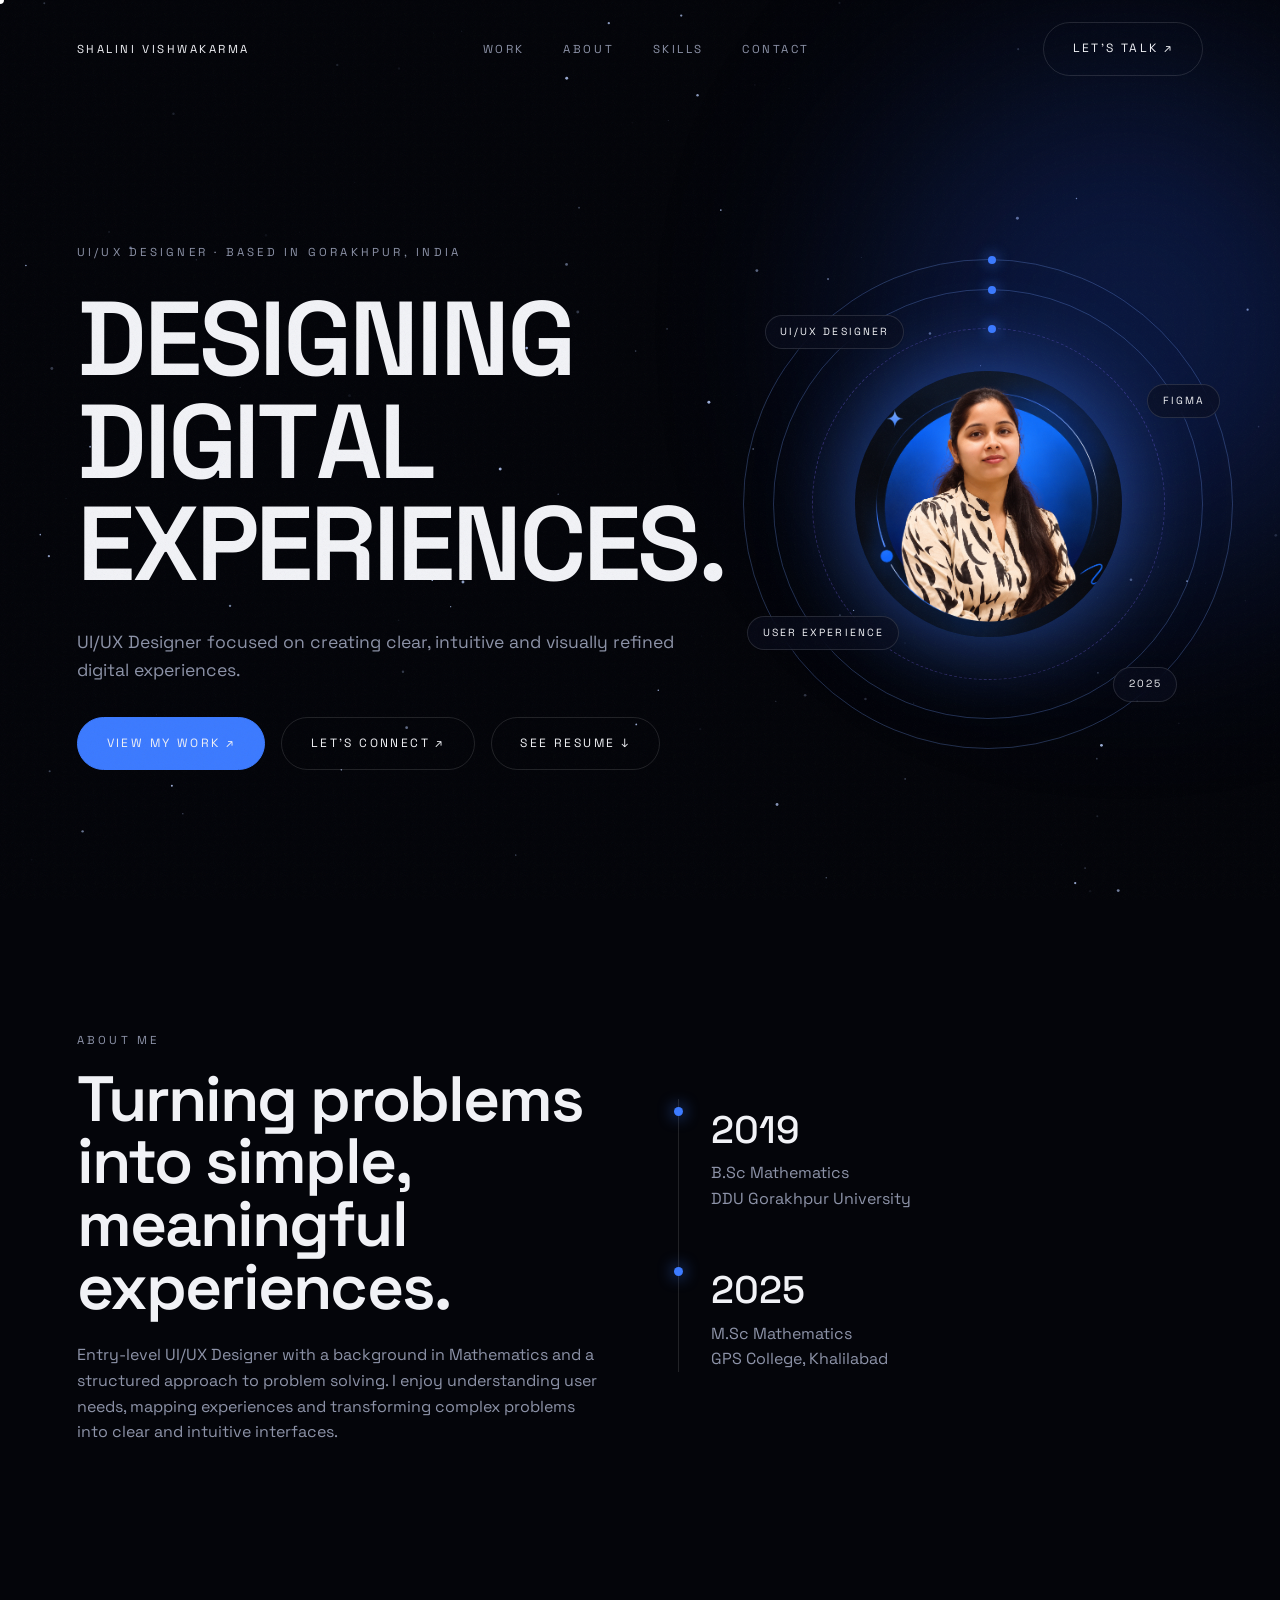
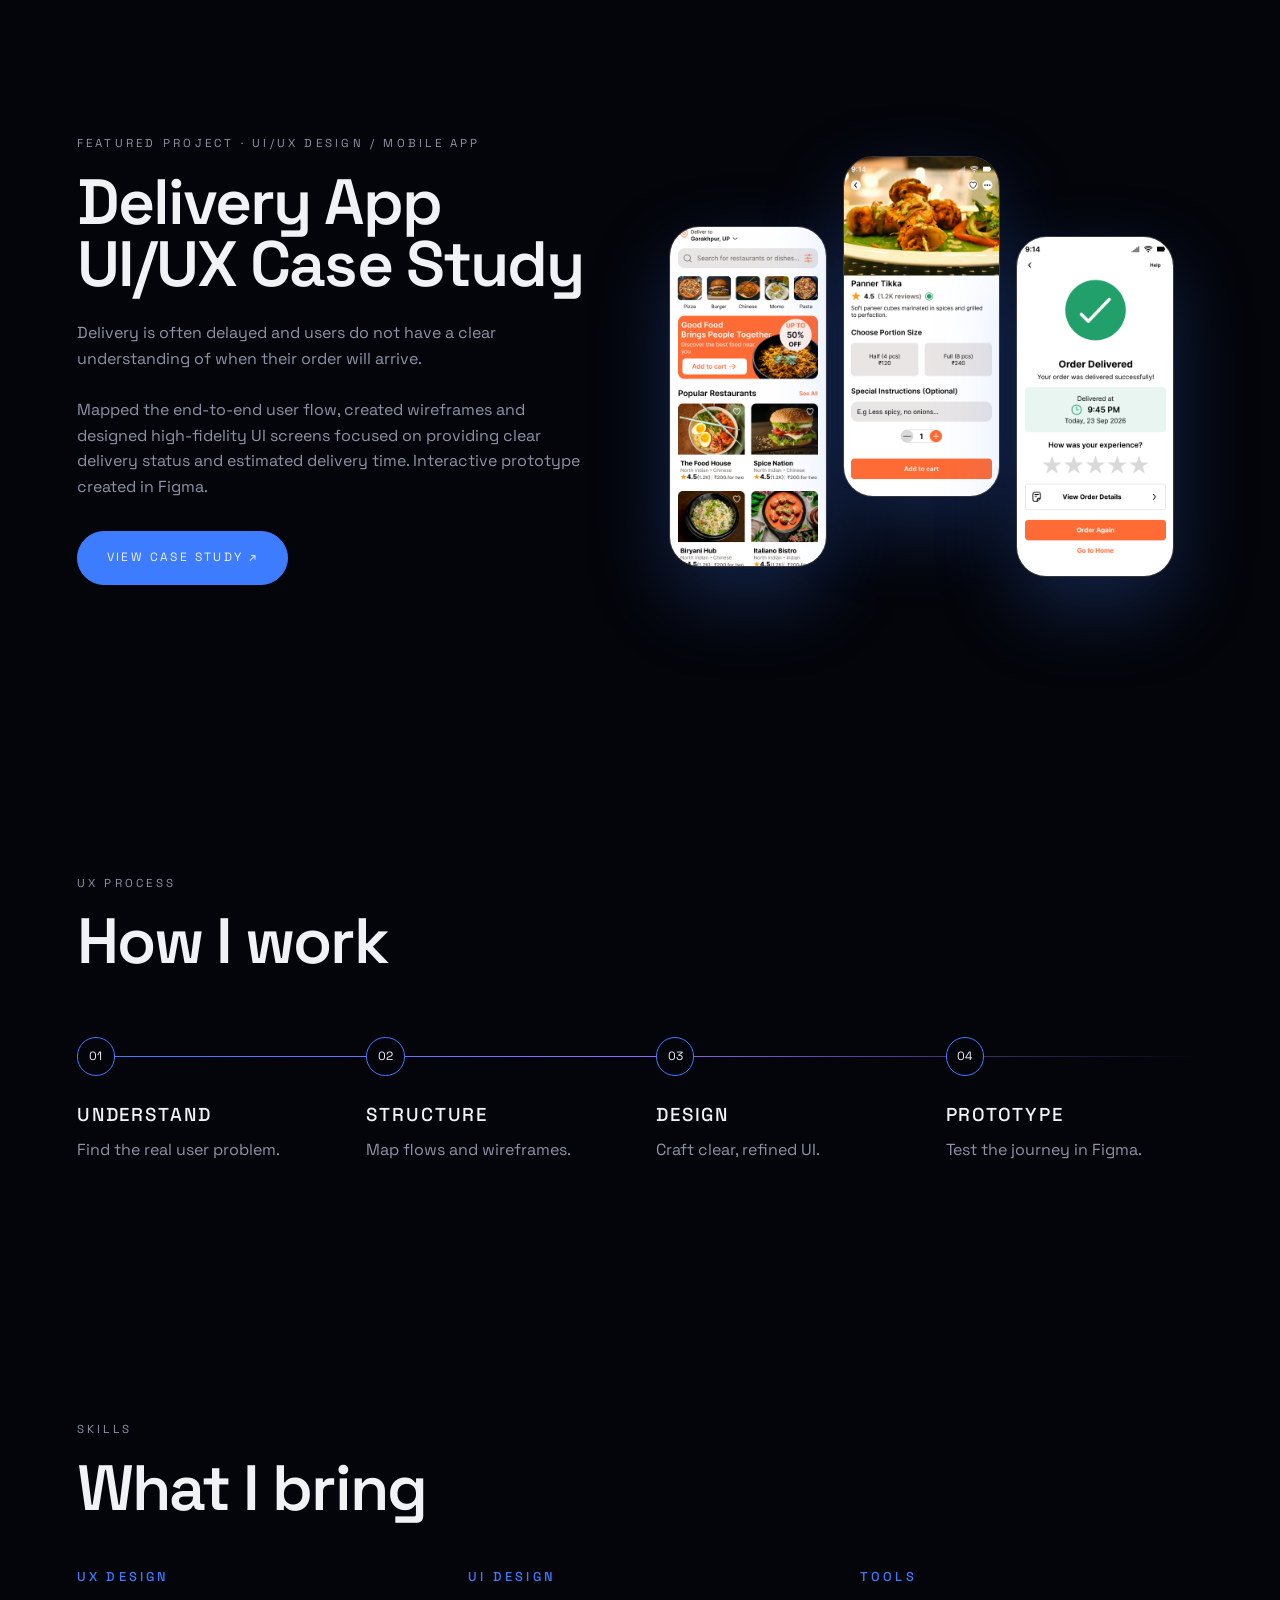
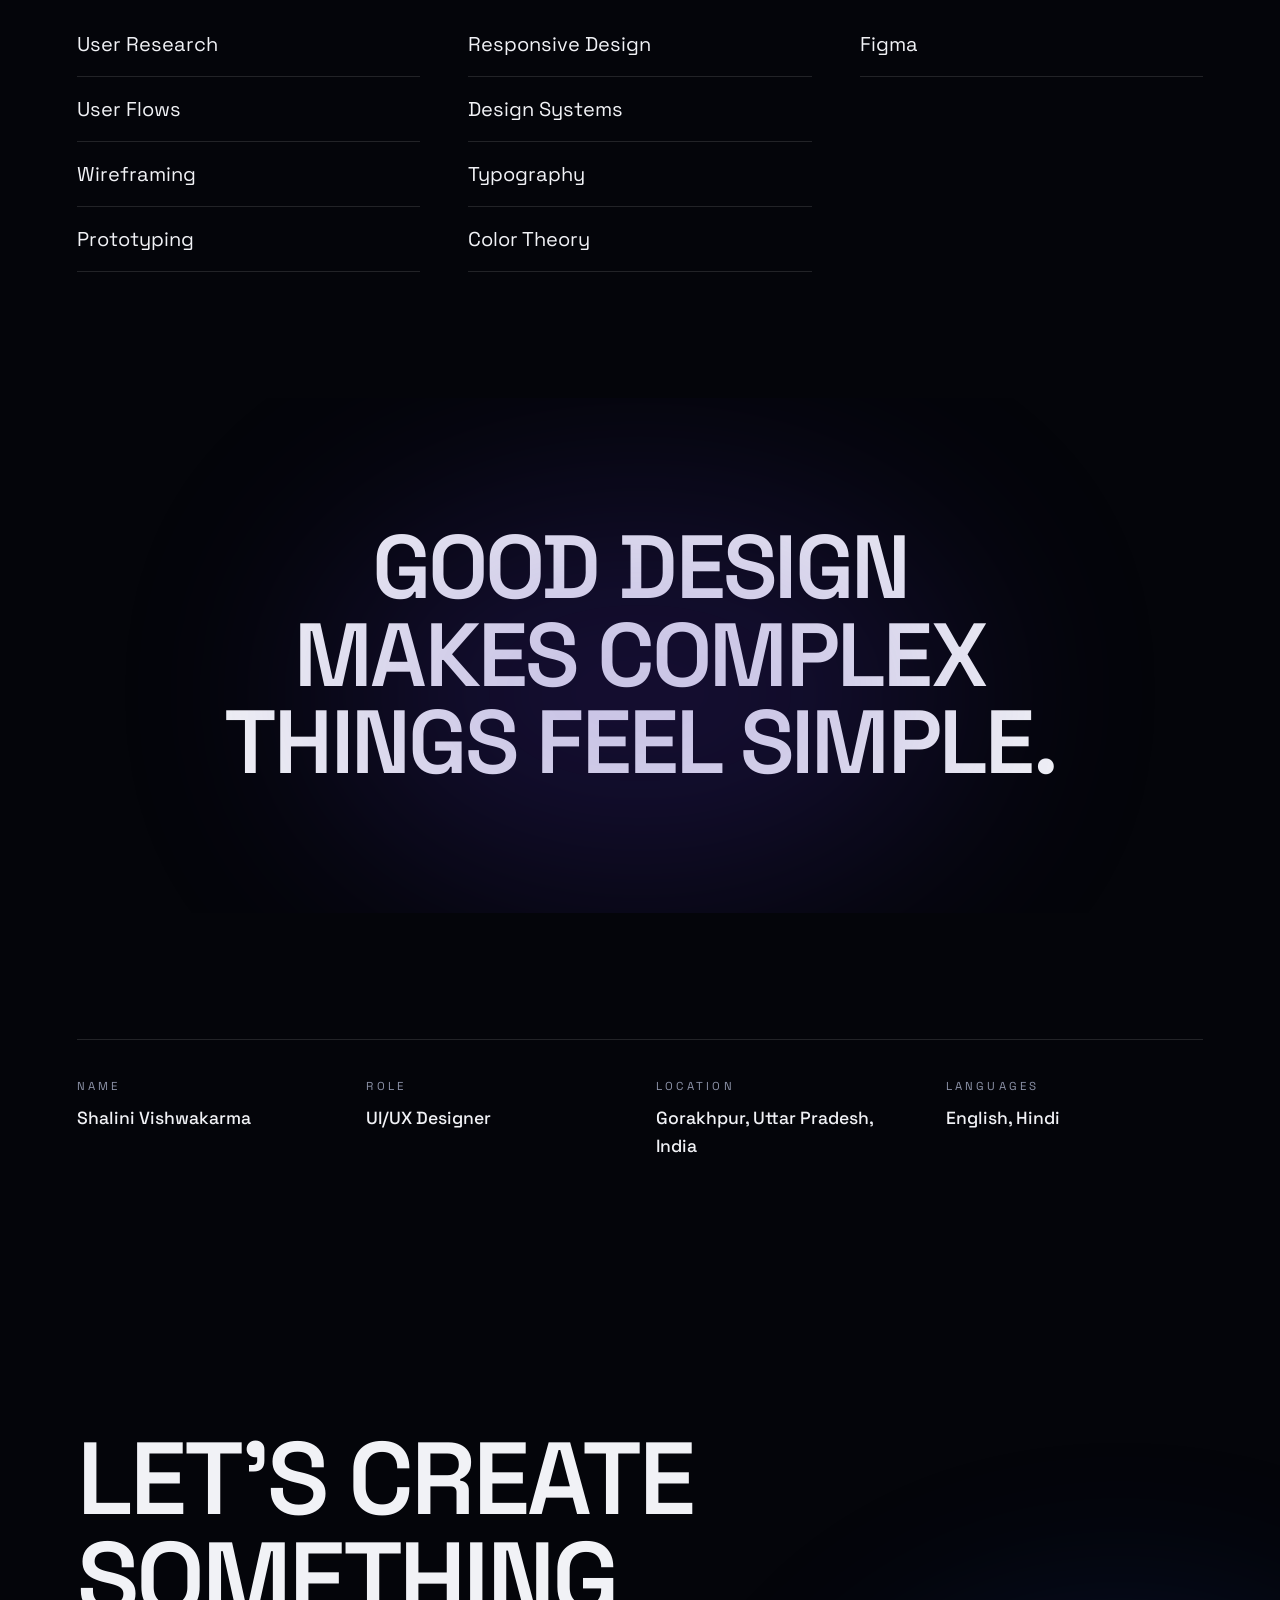
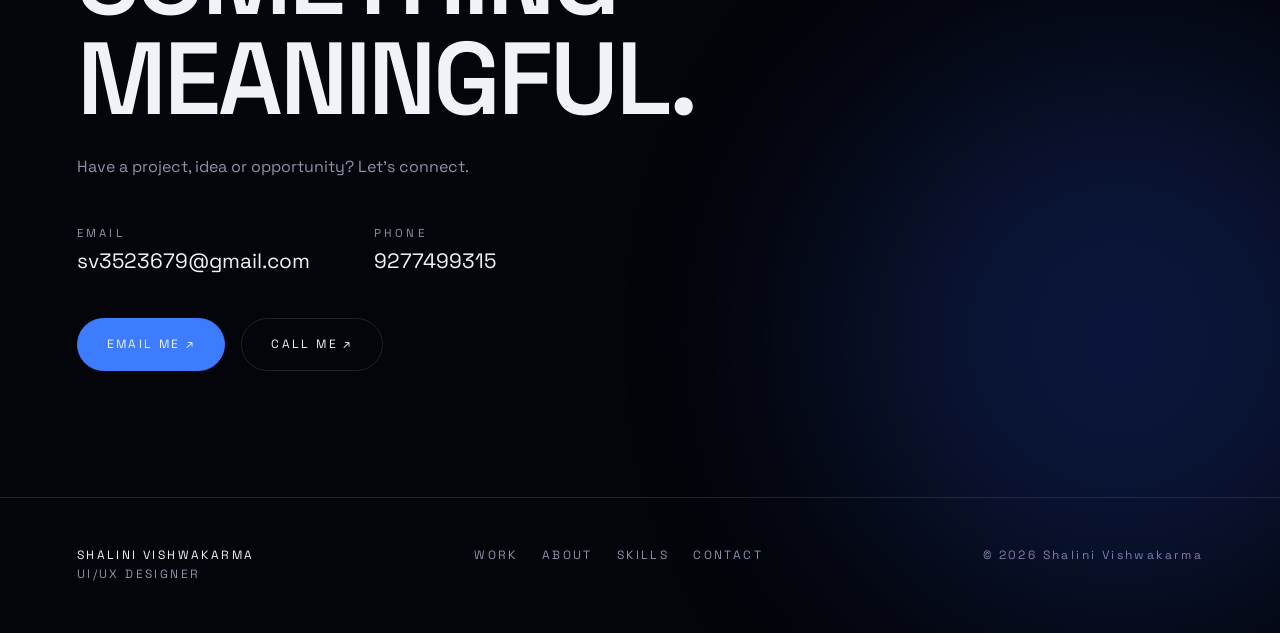
==== index.html @ d62492fc "Initial portfolio" ====
<!doctype html><html lang="en"><head><title>Shalini Vishwakarma — UI/UX Designer</title><meta name="description" content="Portfolio of Shalini Vishwakarma, UI/UX Designer based in Gorakhpur, India."><meta charset="utf-8"><meta name="viewport" content="width=device-width,initial-scale=1"><link rel="preconnect" href="https://fonts.googleapis.com"><link href="https://fonts.googleapis.com/css2?family=Space+Grotesk:wght@400;500;600&display=swap" rel="stylesheet"><link rel="stylesheet" href="css/style.css"><link rel="icon" href="data:image/svg+xml,<svg xmlns=%27http://www.w3.org/2000/svg%27 viewBox=%270 0 100 100%27><text y=%2778%27 font-size=%2780%27>✦</text></svg>"></head><body>
<canvas id="stars"></canvas><div class="cur"></div>
<nav><a href="index.html">SHALINI VISHWAKARMA</a><div class="links"><a href="index.html#work">Work</a><a href="index.html#about">About</a><a href="index.html#skills">Skills</a><a href="index.html#contact">Contact</a></div><a class="btn" href="index.html#contact">Let's talk ↗</a><button class="burger" aria-label="Menu">☰</button></nav>
<main>
<header class="hero"><div class="glow" style="width:40vw;height:40vw;background:#1c3fa8;opacity:.35;right:-8vw;top:8vh"></div><div class="wrap">
<div><small>UI/UX Designer · Based in Gorakhpur, India</small>
<h1 data-split style="margin-top:1.5rem">DESIGNING<br>DIGITAL<br>EXPERIENCES.</h1>
<p>UI/UX Designer focused on creating clear, intuitive and visually refined digital experiences.</p>
<div class="cta"><a class="btn p" href="#work">View my work ↗</a><a class="btn" href="#contact">Let's connect ↗</a><a class="btn" href="assets/Shalini_Vishwakarma_Resume.pdf" download="Shalini_Vishwakarma_Resume.pdf">See resume ↓</a></div></div>
<div class="orb"><div class="ring"></div><div class="ring"></div><div class="ring"></div>
<div class="core"><img src="assets/shalini.jpg" onerror="this.onerror=null;this.src='assets/Shalini.png'" alt="Portrait of Shalini Vishwakarma"></div>
<span class="tag t1">UI/UX DESIGNER</span><span class="tag t2">FIGMA</span><span class="tag t3">USER EXPERIENCE</span><span class="tag t4">2025</span></div>
</div></header>

<section id="about"><div class="wrap two"><div class="r"><small>About me</small><h2>Turning problems into simple, meaningful experiences.</h2>
<p>Entry-level UI/UX Designer with a background in Mathematics and a structured approach to problem solving. I enjoy understanding user needs, mapping experiences and transforming complex problems into clear and intuitive interfaces.</p></div>
<div class="tl r" style="align-self:center"><div><b>2019</b><p>B.Sc Mathematics<br>DDU Gorakhpur University</p></div><div><b>2025</b><p>M.Sc Mathematics<br>GPS College, Khalilabad</p></div></div></div></section>

<section id="work"><div class="wrap proj">
<div class="r"><small>Featured project · UI/UX Design / Mobile App</small><h2>Delivery App UI/UX Case Study</h2>
<p>Delivery is often delayed and users do not have a clear understanding of when their order will arrive.</p><br>
<p>Mapped the end-to-end user flow, created wireframes and designed high-fidelity UI screens focused on providing clear delivery status and estimated delivery time. Interactive prototype created in Figma.</p>
<div class="cta"><a class="btn p" href="https://www.figma.com/design/6ze8sVoKY38IO8DkfJtmhi/UI-UX-CASE-STUDY?node-id=0-1&t=e9W09Ie9BuBtOknb-1" target="_blank" rel="noopener" data-view>View case study ↗</a></div></div>
<div class="stage r" aria-label="Sample delivery app screens (replace with Figma screens)">
<img class="ph-img" src="assets/screen-1.png" alt="Delivery app screen 1">
<img class="ph-img" src="assets/screen-2.png" alt="Delivery app screen 2">
<img class="ph-img" src="assets/screen-3.png" alt="Delivery app screen 3"></div></div></section>

<section><div class="wrap"><small>UX process</small><h2>How I work</h2>
<div class="steps"><div><span>01</span><h3>UNDERSTAND</h3><p>Find the real user problem.</p></div><div><span>02</span><h3>STRUCTURE</h3><p>Map flows and wireframes.</p></div><div><span>03</span><h3>DESIGN</h3><p>Craft clear, refined UI.</p></div><div><span>04</span><h3>PROTOTYPE</h3><p>Test the journey in Figma.</p></div></div></div></section>

<section id="skills"><div class="wrap"><small>Skills</small><h2>What I bring</h2><div class="sk">
<div class="r"><h3>UX DESIGN</h3><ul><li>User Research<small>Understanding who the users are and what they need.</small></li><li>User Flows<small>Mapping how people move through a product.</small></li><li>Wireframing<small>Structuring screens before visual design.</small></li><li>Prototyping<small>Making the journey interactive.</small></li></ul></div>
<div class="r"><h3>UI DESIGN</h3><ul><li>Responsive Design<small>Interfaces that adapt to every screen.</small></li><li>Design Systems<small>Consistent, reusable components.</small></li><li>Typography<small>Hierarchy and readability.</small></li><li>Color Theory<small>Colour with purpose and contrast.</small></li></ul></div>
<div class="r"><h3>TOOLS</h3><ul><li>Figma<small>Design, prototyping and handoff.</small></li></ul></div></div></div></section>

<section class="phil"><div class="glow" style="width:50vw;height:30vw;background:#4a2fb0;opacity:.25;left:25vw;top:20%"></div><h2><span class="ln">GOOD DESIGN</span><span class="ln">MAKES COMPLEX</span><span class="ln">THINGS FEEL SIMPLE.</span></h2></section>

<section><div class="wrap r"><div class="det"><div><small>Name</small><b>Shalini Vishwakarma</b></div><div><small>Role</small><b>UI/UX Designer</b></div><div><small>Location</small><b>Gorakhpur, Uttar Pradesh, India</b></div><div><small>Languages</small><b>English, Hindi</b></div></div></div></section>

<section id="contact" class="contact"><div class="glow" style="width:45vw;height:45vw;background:#1c3fa8;opacity:.3;right:-10vw;bottom:-10vw"></div><div class="wrap r"><h2>LET'S CREATE<br>SOMETHING<br>MEANINGFUL.</h2><p>Have a project, idea or opportunity? Let's connect.</p>
<div class="info"><div><small>Email</small><a href="mailto:sv3523679@gmail.com">sv3523679@gmail.com</a></div><div><small>Phone</small><a href="tel:+919277499315">9277499315</a></div></div>
<div class="cta"><a class="btn p" href="mailto:sv3523679@gmail.com">Email me ↗</a><a class="btn" href="tel:+919277499315">Call me ↗</a></div></div></section>
</main>
<footer><div>SHALINI VISHWAKARMA<br><span style="color:var(--m)">UI/UX DESIGNER</span></div><div class="links"><a href="#work">WORK</a><a href="#about">ABOUT</a><a href="#skills">SKILLS</a><a href="#contact">CONTACT</a></div><div style="color:var(--m)">© 2026 Shalini Vishwakarma</div></footer>
<script src="js/main.js"></script></body></html>
---- css/style.css ----
:root{--bg:#04050a;--b:#3d7bff;--v:#8b6bff;--t:#f1f2f6;--m:#8d93a8;--l:rgba(255,255,255,.12)}
*{margin:0;padding:0;box-sizing:border-box}
html{scroll-behavior:smooth}
body{background:var(--bg);color:var(--t);font-family:'Space Grotesk',system-ui,sans-serif;line-height:1.6;overflow-x:hidden;cursor:none}
body::after{content:"";position:fixed;inset:0;pointer-events:none;opacity:.05;z-index:90;background-image:url("data:image/svg+xml,%3Csvg xmlns='http://www.w3.org/2000/svg' width='120' height='120'%3E%3Cfilter id='n'%3E%3CfeTurbulence baseFrequency='.9'/%3E%3C/filter%3E%3Crect width='120' height='120' filter='url(%23n)'/%3E%3C/svg%3E")}
a{color:inherit;text-decoration:none}
#stars{position:fixed;inset:0;z-index:-1}
.glow{position:absolute;border-radius:50%;filter:blur(110px);pointer-events:none}
.wrap{max-width:1280px;margin:auto;padding:0 6vw}
section{position:relative;padding:14vh 0}
small,.lbl{font-size:.72rem;letter-spacing:.28em;text-transform:uppercase;color:var(--m)}
h1,h2{font-weight:600;line-height:.98;letter-spacing:-.03em}
h2{font-size:clamp(2rem,5vw,4.2rem);margin:1rem 0 1.5rem;max-width:16ch}
p{color:var(--m);max-width:56ch}
nav{position:fixed;top:0;left:0;right:0;z-index:50;display:flex;justify-content:space-between;align-items:center;padding:1.4rem 6vw;transition:.4s}
nav.s{background:rgba(4,5,10,.55);backdrop-filter:blur(14px);padding:.9rem 6vw;border-bottom:1px solid var(--l)}
nav a{font-size:.72rem;letter-spacing:.22em;text-transform:uppercase}
.links{display:flex;gap:2.4rem}.links a{color:var(--m);transition:.3s}.links a:hover{color:#fff}
.burger{display:none;background:none;border:0;color:#fff;font-size:1.5rem;cursor:pointer}
.btn{display:inline-block;padding:1rem 1.8rem;border:1px solid var(--l);border-radius:99px;font-size:.75rem;letter-spacing:.2em;text-transform:uppercase;transition:background .3s,border-color .3s,box-shadow .3s}
.btn:hover{border-color:var(--b);background:rgba(61,123,255,.14);box-shadow:0 0 30px rgba(61,123,255,.35)}
.btn.p{background:var(--b);border-color:var(--b)}
.hero{min-height:100vh;display:flex;align-items:center;padding-top:12vh}
.hero .wrap{display:grid;grid-template-columns:1.25fr 1fr;gap:3rem;align-items:center}
h1{font-size:clamp(2.8rem,8.2vw,8rem)}
h1 .w{display:inline-block;white-space:nowrap}
h1 .c{display:inline-block;opacity:0;filter:blur(14px);transform:translateY(40px);animation:in .9s cubic-bezier(.2,.7,.2,1) forwards;animation-delay:calc(var(--i)*45ms + .2s)}
@keyframes in{to{opacity:1;filter:blur(0);transform:none}}
.hero p{margin:2rem 0 1rem;font-size:1.1rem}
.cta{display:flex;flex-wrap:wrap;gap:1rem;margin-top:2rem}
.orb{position:relative;aspect-ratio:1;width:min(100%,520px);margin:auto;transition:transform .4s}
.ring{position:absolute;border:1px solid rgba(120,160,255,.28);border-radius:50%;inset:0;animation:spin 40s linear infinite}
.ring:nth-child(2){inset:9%;border-color:rgba(139,107,255,.3);animation-duration:60s;animation-direction:reverse;border-style:dashed}
.ring:nth-child(3){inset:-7%;animation-duration:90s}
.ring::after{content:"";position:absolute;top:-4px;left:50%;width:8px;height:8px;border-radius:50%;background:var(--b);box-shadow:0 0 14px var(--b)}
@keyframes spin{to{transform:rotate(360deg)}}
.orb .core{position:absolute;inset:19%;border-radius:50%;overflow:hidden;box-shadow:0 0 90px rgba(61,123,255,.6),inset 0 0 40px rgba(61,123,255,.4)}
.orb .core img{width:100%;height:100%;object-fit:cover;display:block}
.tag{position:absolute;font-size:.65rem;letter-spacing:.2em;padding:.5rem .9rem;border:1px solid var(--l);border-radius:99px;background:rgba(10,14,30,.6);backdrop-filter:blur(8px);animation:fl 6s ease-in-out infinite}
.t1{top:6%;left:-2%}.t2{top:22%;right:-4%;animation-delay:-2s}.t3{bottom:16%;left:-6%;animation-delay:-4s}.t4{bottom:4%;right:6%;animation-delay:-1s}
@keyframes fl{50%{transform:translateY(-10px)}}
.r{opacity:0;transform:translateY(30px);transition:1s cubic-bezier(.2,.7,.2,1)}.r.on{opacity:1;transform:none}
.two{display:grid;grid-template-columns:1fr 1fr;gap:6vw}
.tl{border-left:1px solid var(--l);padding-left:2rem;display:grid;gap:3rem}
.tl div{position:relative}.tl div::before{content:"";position:absolute;left:calc(-2rem - 5px);top:.5rem;width:9px;height:9px;border-radius:50%;background:var(--b);box-shadow:0 0 16px var(--b)}
.tl b{font-size:2.4rem;font-weight:500;display:block}
.proj{display:grid;grid-template-columns:1fr 1.1fr;gap:4vw;align-items:center}
.stage{position:relative;height:520px;display:flex;justify-content:center;align-items:center;gap:1rem}
.ph{width:200px;height:410px;border-radius:30px;border:1px solid rgba(255,255,255,.2);background:linear-gradient(160deg,#0d1430,#070a18);padding:1rem;box-shadow:0 30px 80px rgba(61,123,255,.25);animation:fl 7s ease-in-out infinite}
.ph:nth-child(1){margin-top:80px}.ph:nth-child(2){margin-top:-60px;animation-delay:-3s}.ph:nth-child(3){margin-top:100px;animation-delay:-5s}
.proj:hover .ph{border-color:var(--b)}
.ph i{display:block;height:8px;width:40%;margin:0 auto 1.2rem;border-radius:9px;background:rgba(255,255,255,.15)}
.map{height:150px;border-radius:16px;background:radial-gradient(circle at 60% 40%,rgba(61,123,255,.5),transparent 60%),repeating-linear-gradient(45deg,rgba(255,255,255,.05) 0 1px,transparent 1px 14px)}
.eta{margin:1rem 0 .6rem;font-size:1.3rem;font-weight:600}.eta span{display:block;font-size:.6rem;letter-spacing:.2em;color:var(--m);font-weight:400}
.st{display:flex;align-items:center;gap:.6rem;font-size:.65rem;color:var(--m);margin:.5rem 0}.st::before{content:"";width:8px;height:8px;border-radius:50%;background:#2b3358}.st.d{color:#fff}.st.d::before{background:var(--b);box-shadow:0 0 10px var(--b)}
.steps{display:grid;grid-template-columns:repeat(4,1fr);gap:2rem;position:relative;margin-top:4rem}
.steps::before{content:"";position:absolute;top:1.2rem;left:0;height:1px;width:100%;background:linear-gradient(90deg,var(--b),var(--v),transparent);transform:scaleX(0);transform-origin:left;transition:2s .3s}
.steps.on::before{transform:scaleX(1)}
.steps span{display:grid;place-items:center;width:2.4rem;height:2.4rem;border-radius:50%;background:var(--bg);border:1px solid var(--b);position:relative;font-size:.75rem}
.steps h3{margin:1.5rem 0 .5rem;font-weight:500;letter-spacing:.1em}
.sk{display:grid;grid-template-columns:repeat(3,1fr);gap:3rem;margin-top:3rem}
.sk h3{font-size:.8rem;letter-spacing:.25em;color:var(--b);font-weight:500;margin-bottom:1.5rem}
.sk li{list-style:none;padding:1rem 0;border-bottom:1px solid var(--l);font-size:1.25rem;transition:.4s}
.sk li small{display:block;max-height:0;overflow:hidden;opacity:0;transition:.4s;text-transform:none;letter-spacing:.02em;font-size:.85rem}
.sk li:hover{transform:translateX(12px);color:#fff;text-shadow:0 0 22px var(--b)}.sk li:hover small{max-height:3rem;opacity:1;margin-top:.3rem}
.phil{text-align:center;overflow:hidden}
.phil h2{font-size:clamp(2.2rem,7vw,6.5rem);max-width:none;margin:0}
.phil .ln{display:block;opacity:.15;transition:opacity 1s,transform 1s;transform:translateY(20px)}.phil .ln.on{opacity:1;transform:none}
.det{display:grid;grid-template-columns:repeat(4,1fr);gap:2rem;border-top:1px solid var(--l);padding-top:2rem}
.det b{display:block;font-weight:500;font-size:1.1rem;margin-top:.4rem}
.contact h2{font-size:clamp(2.6rem,8vw,7.5rem);max-width:none}
.contact .info{display:flex;gap:4rem;flex-wrap:wrap;margin:2.5rem 0}.contact .info a{font-size:1.3rem;display:block}
footer{border-top:1px solid var(--l);padding:3rem 6vw;display:flex;justify-content:space-between;flex-wrap:wrap;gap:1.5rem;font-size:.75rem;letter-spacing:.2em}
footer .links{gap:1.5rem}
.cs h2{max-width:20ch}.ph-box{border:1px dashed rgba(120,160,255,.4);border-radius:18px;min-height:240px;display:grid;place-items:center;color:var(--m);font-size:.85rem;text-align:center;padding:2rem;background:rgba(61,123,255,.04);margin-top:2rem}
.cur{position:fixed;top:0;left:0;z-index:100;width:8px;height:8px;margin:-4px 0 0 -4px;border-radius:50%;background:#fff;pointer-events:none;display:grid;place-items:center;font-size:.6rem;letter-spacing:.1em;transition:width .3s,height .3s,margin .3s,background .3s}
.cur.h{width:46px;height:46px;margin:-23px 0 0 -23px;background:transparent;border:1px solid #fff}
.cur.v{width:78px;height:78px;margin:-39px 0 0 -39px;background:var(--b);border:0;color:#fff}
@media(hover:none),(max-width:900px){body{cursor:auto}.cur{display:none}}
@media(max-width:1199px){.sk{grid-template-columns:1fr 1fr}}
@media(max-width:900px){
.hero .wrap,.two,.proj{grid-template-columns:1fr}.hero{padding-top:16vh}.orb{width:80%;margin-top:2rem}
.ring:nth-child(3){display:none}.stage{height:420px}.ph{width:130px;height:280px;padding:.6rem}.map{height:90px}
.links{position:fixed;inset:0;background:rgba(4,5,10,.96);flex-direction:column;justify-content:center;align-items:center;transform:translateX(100%);transition:.5s}.links.o{transform:none}.links a{font-size:1.2rem}
.burger{display:block;z-index:60}nav>.btn{display:none}
.steps,.det,.sk{grid-template-columns:1fr 1fr}.steps::before{display:none}}
@media(max-width:520px){.steps,.det,.sk{grid-template-columns:1fr}.ph:nth-child(3){display:none}}
@media(prefers-reduced-motion:reduce){*{animation:none!important;transition:none!important}h1 .c,.r{opacity:1;filter:none;transform:none}}
.stage .ph-img{flex:none;width:200px;max-width:28%;height:auto;aspect-ratio:390/844;object-fit:cover;border-radius:30px;border:1px solid rgba(255,255,255,.2);box-shadow:0 30px 80px rgba(61,123,255,.25);animation:fl 7s ease-in-out infinite}
.stage .ph-img:nth-child(1){margin-top:80px}
.stage .ph-img:nth-child(2){margin-top:-60px;animation-delay:-3s}
.stage .ph-img:nth-child(3){margin-top:100px;animation-delay:-5s}
@media(max-width:900px){.stage .ph-img{width:130px;max-width:30%}}
@media(max-width:520px){.stage .ph-img:nth-child(3){display:none}}
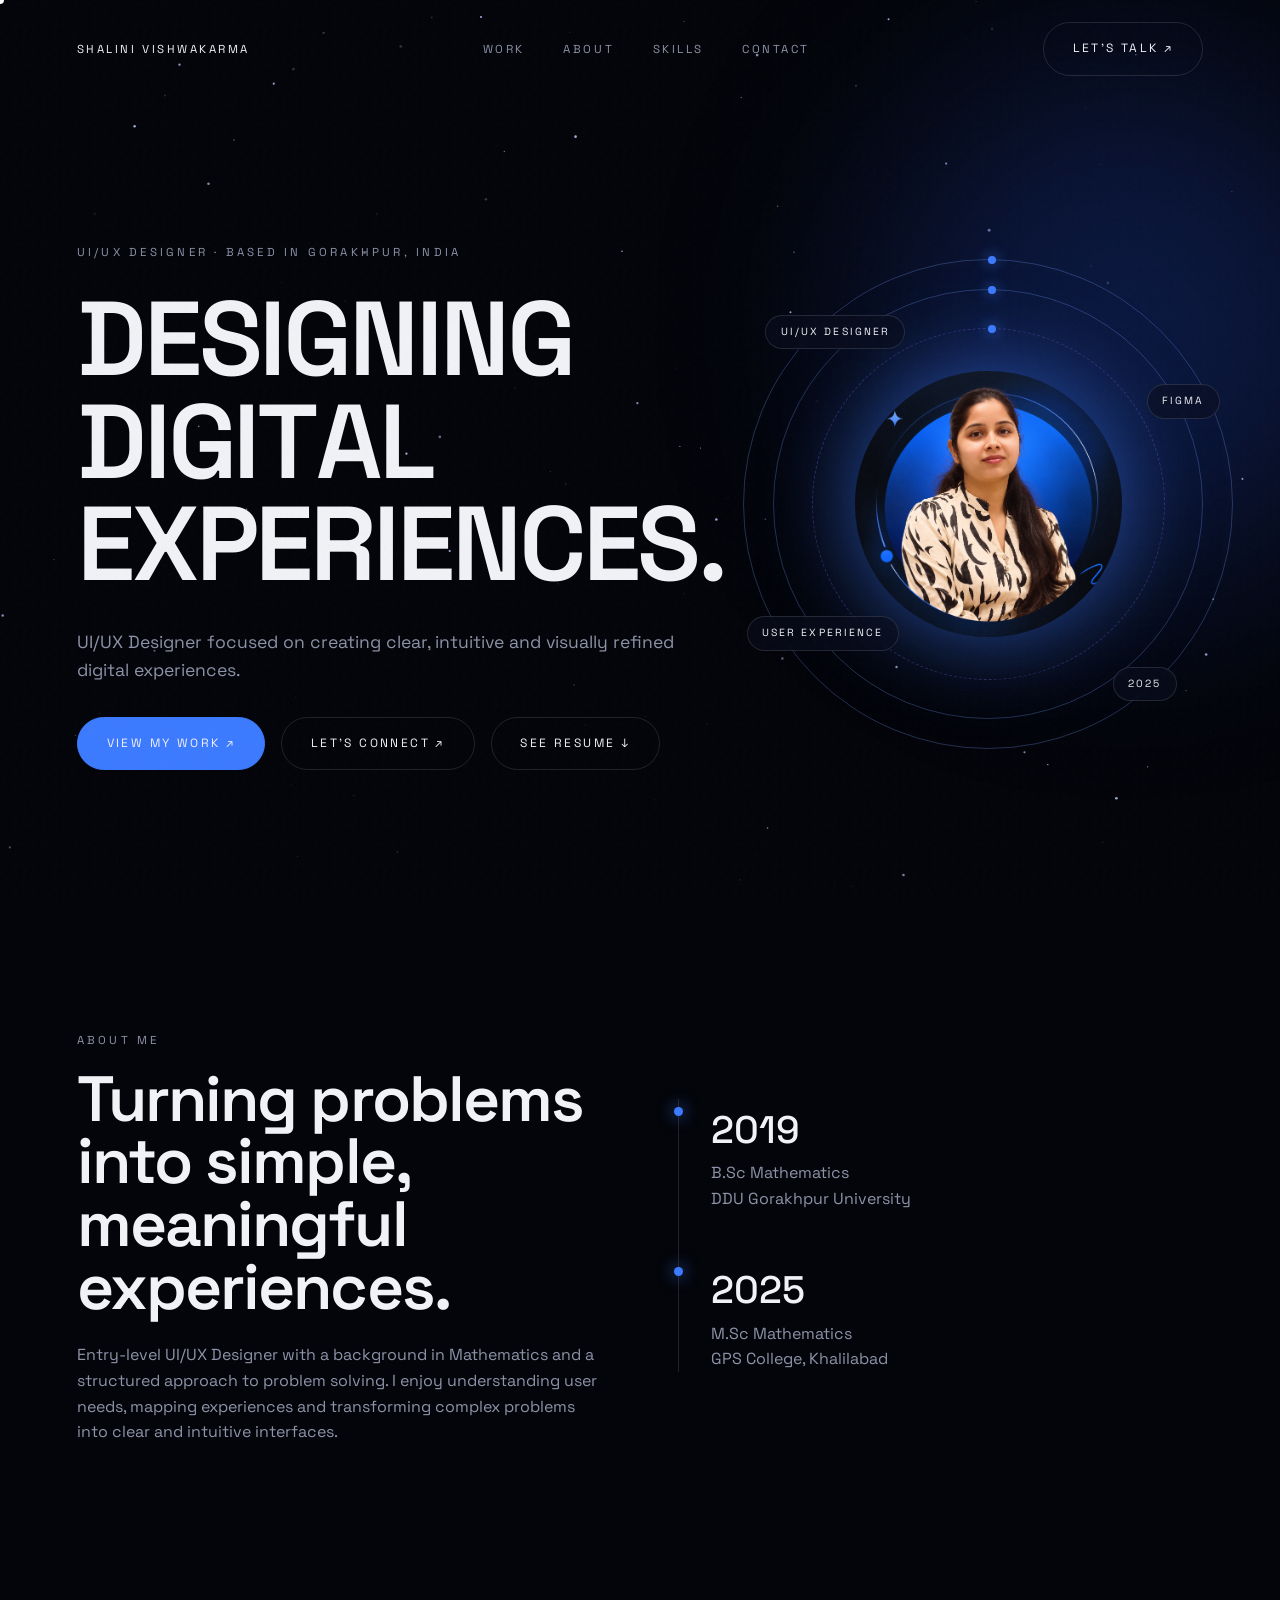
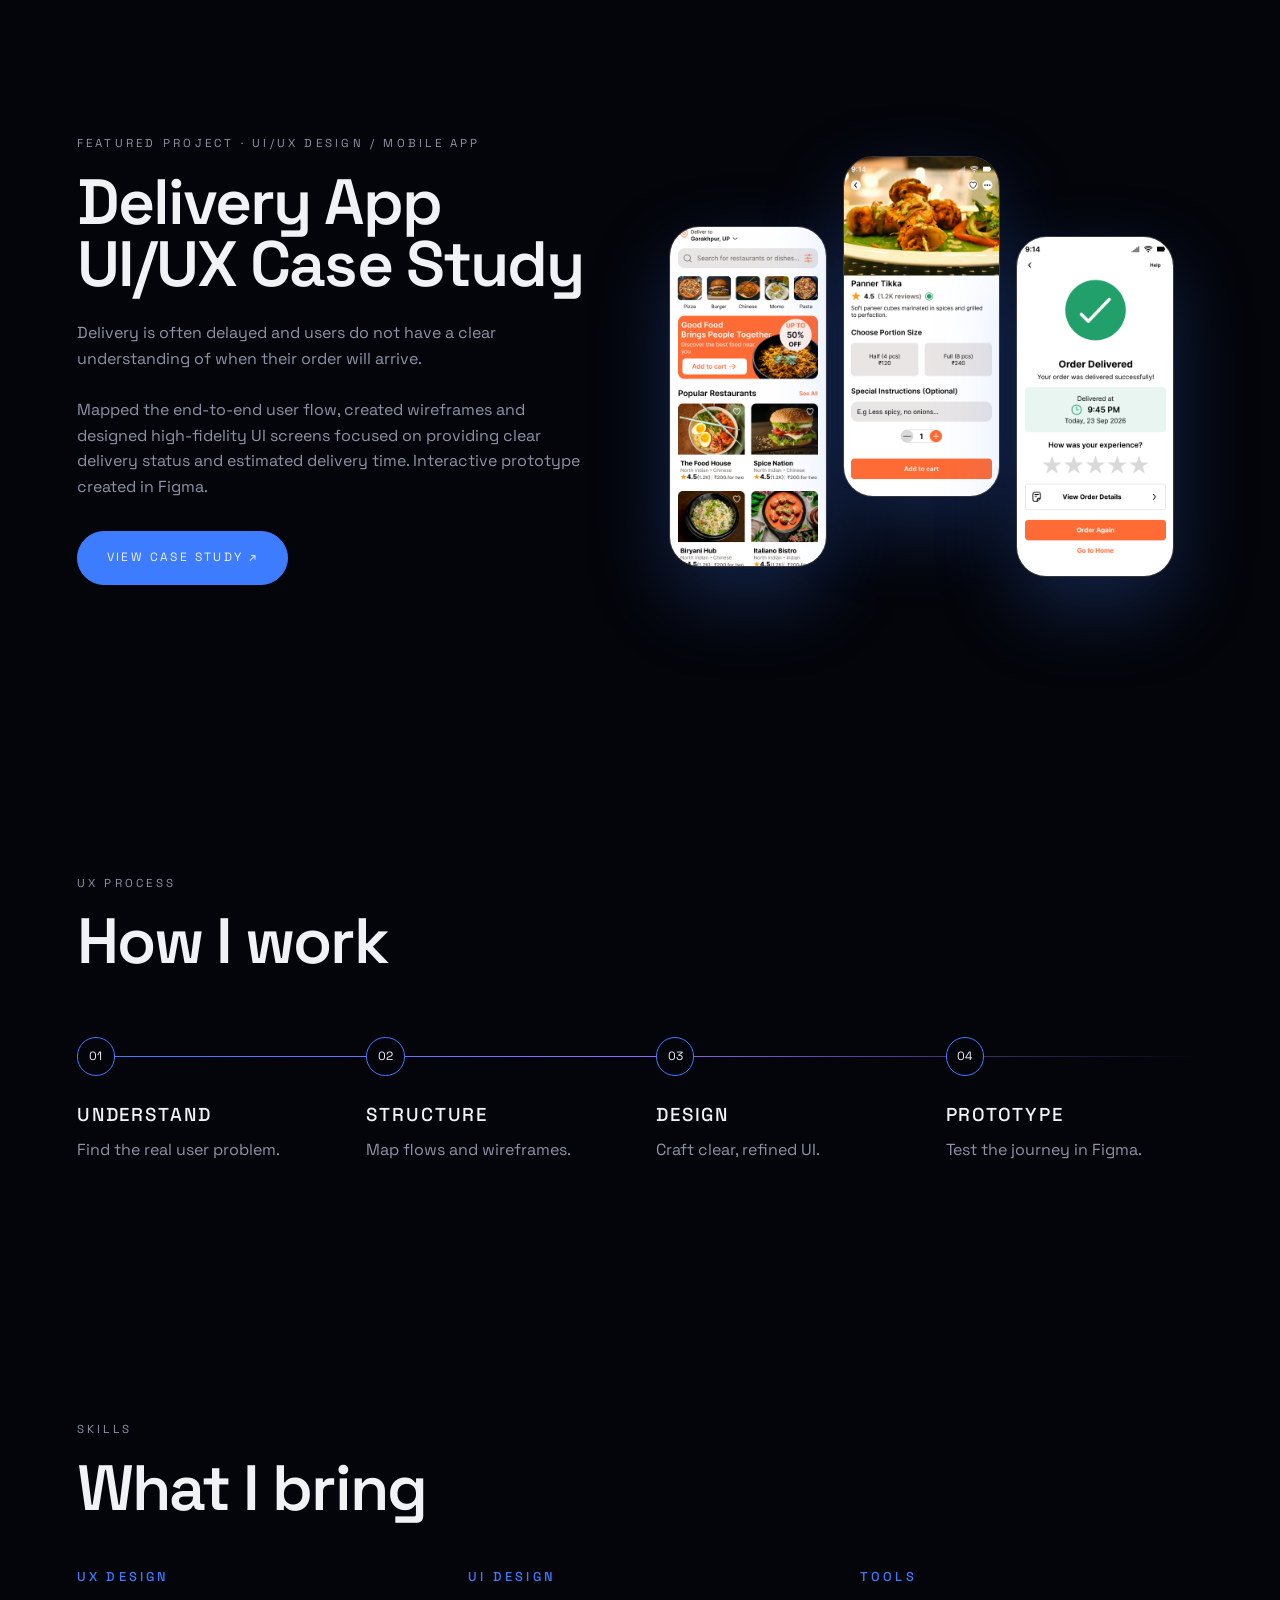
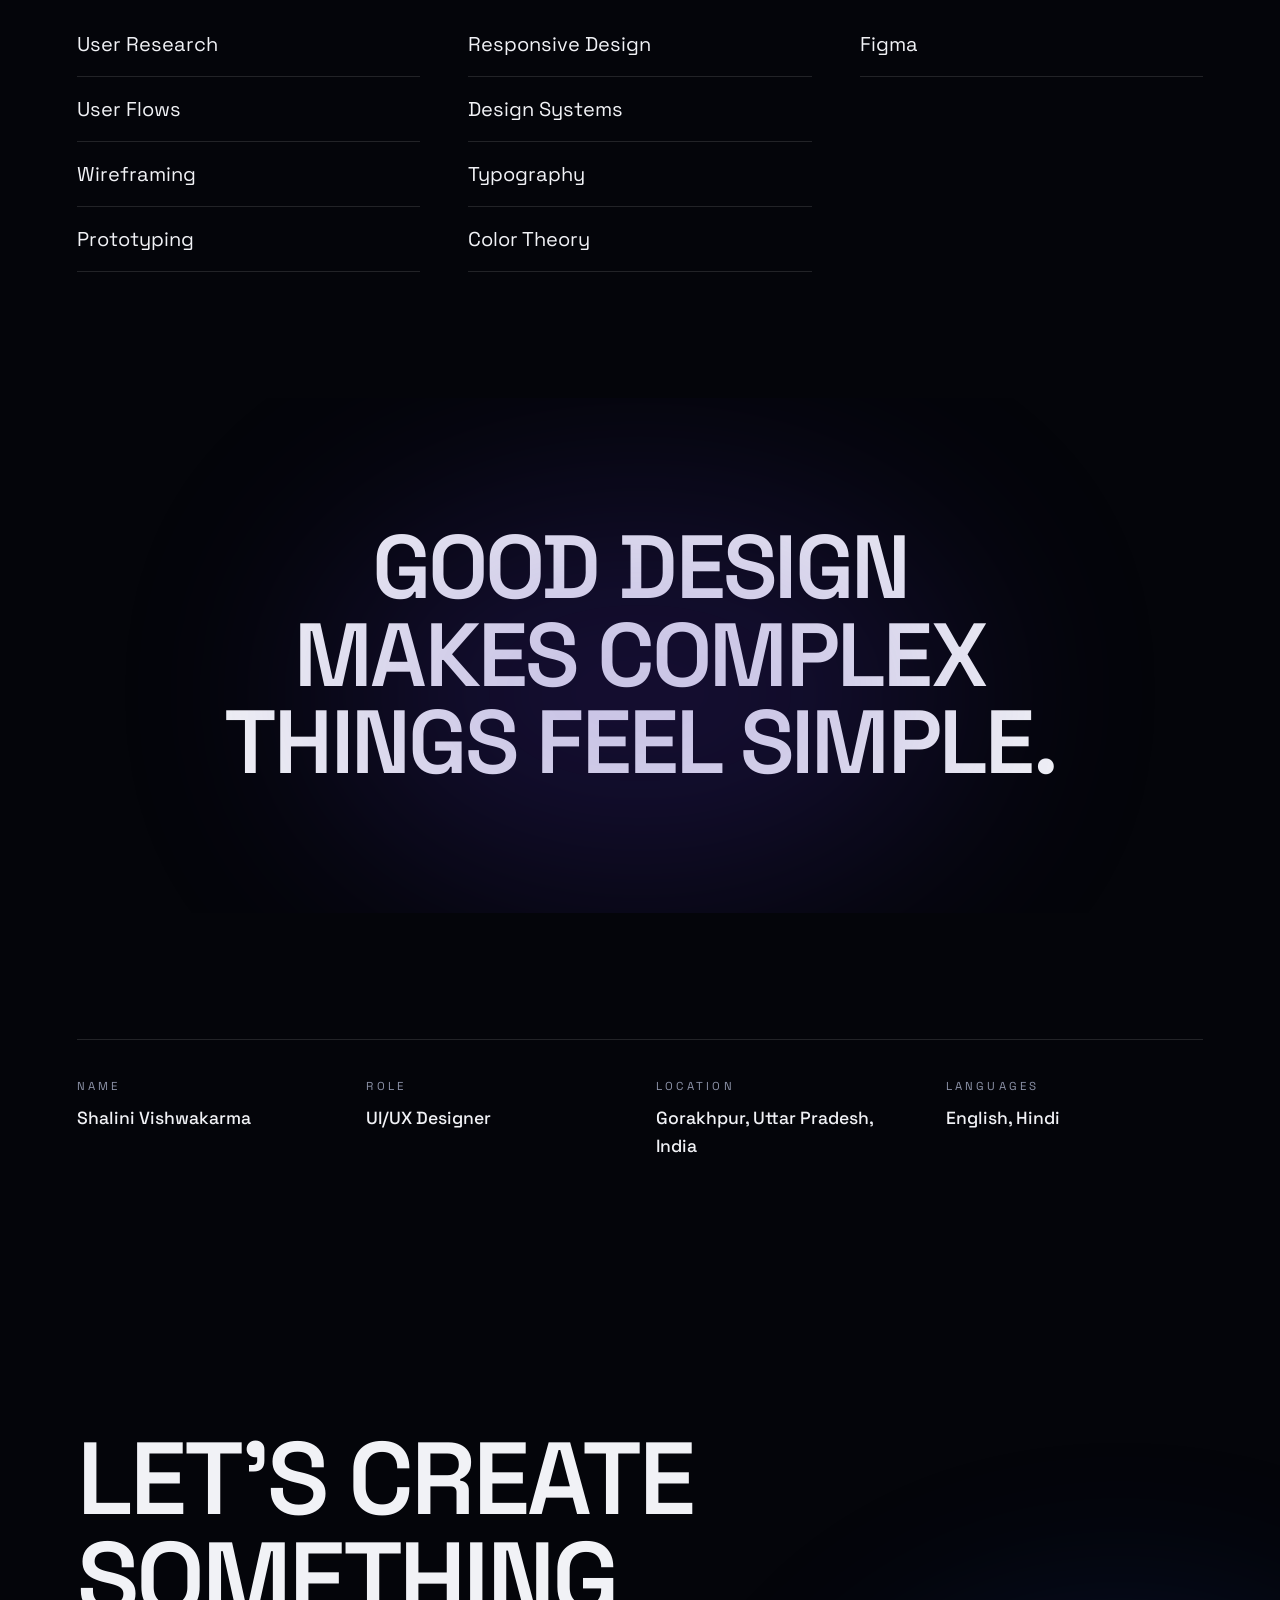
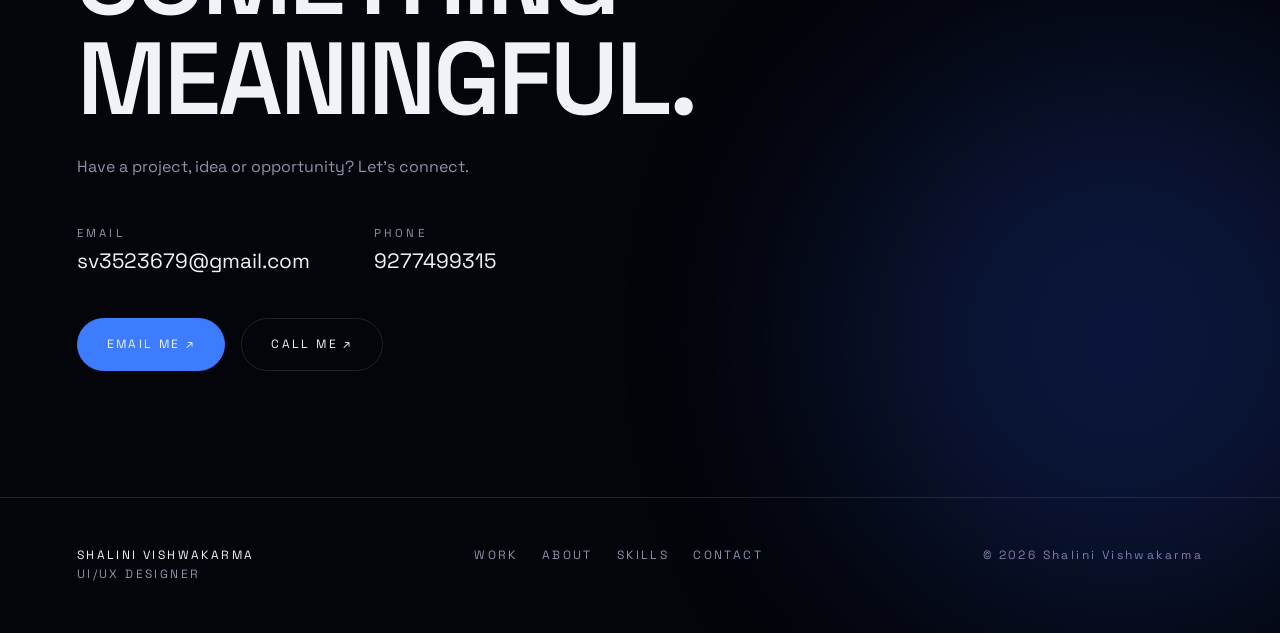
==== commit 26de4c60: "Update photo" ====
--- a/index.html
+++ b/index.html
@@ -8,7 +8,7 @@
 <p>UI/UX Designer focused on creating clear, intuitive and visually refined digital experiences.</p>
 <div class="cta"><a class="btn p" href="#work">View my work ↗</a><a class="btn" href="#contact">Let's connect ↗</a><a class="btn" href="assets/Shalini_Vishwakarma_Resume.pdf" download="Shalini_Vishwakarma_Resume.pdf">See resume ↓</a></div></div>
 <div class="orb"><div class="ring"></div><div class="ring"></div><div class="ring"></div>
-<div class="core"><img src="assets/shalini.jpg" onerror="this.onerror=null;this.src='assets/Shalini.png'" alt="Portrait of Shalini Vishwakarma"></div>
+<div class="core"><img src="assets/Shalini.png" onerror="this.onerror=null;this.src='assets/Shalini.png'" alt="Portrait of Shalini Vishwakarma"></div>
 <span class="tag t1">UI/UX DESIGNER</span><span class="tag t2">FIGMA</span><span class="tag t3">USER EXPERIENCE</span><span class="tag t4">2025</span></div>
 </div></header>
 
